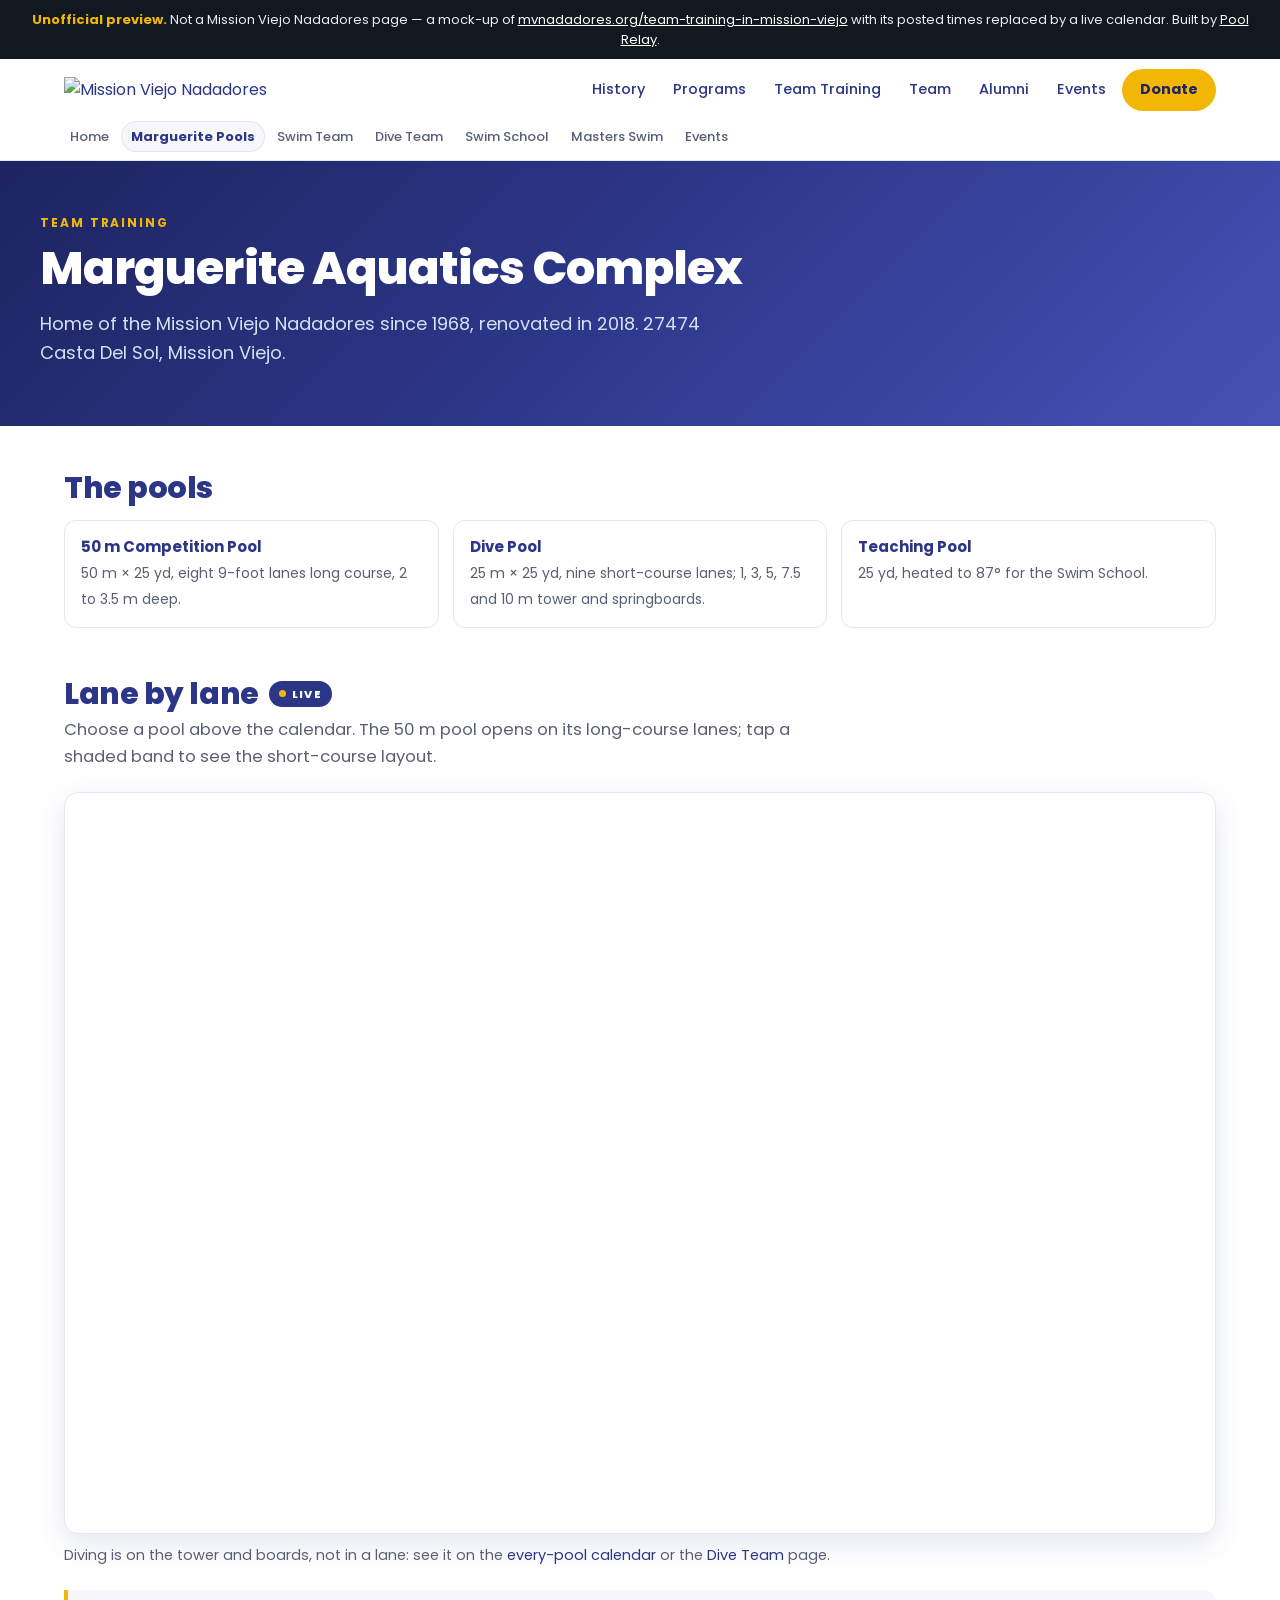
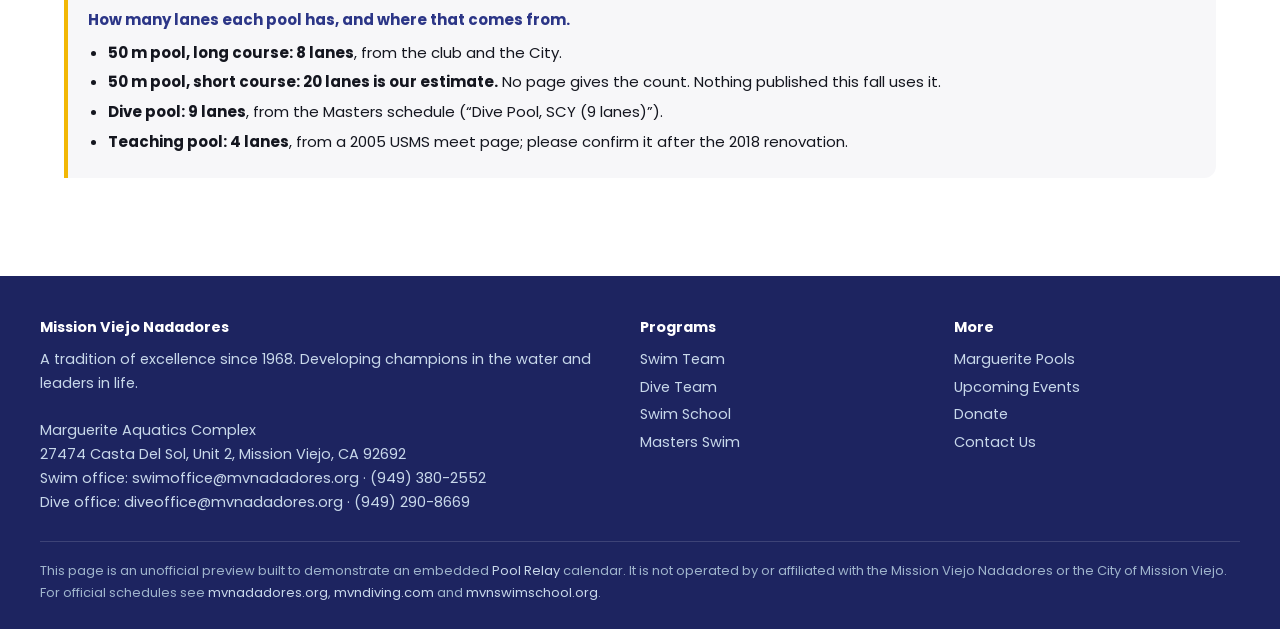
==== pool-schedule.html @ 8c7b4e99 "Mission Viejo Nadadores: seven pages with live Pool Relay calendars of the Marguerite Aquatics Compl" ====
<!doctype html>
<!--
  UNOFFICIAL PREVIEW. Not a Mission Viejo Nadadores website.
  A replica of https://www.mvnadadores.org/team-training-in-mission-viejo
  Generated by build.py from src/pool-schedule.html &mdash; edit those, not this file.
-->
<html lang="en">
<head>
<meta charset="utf-8">
<meta name="viewport" content="width=device-width, initial-scale=1">
<meta name="robots" content="noindex, nofollow">
<title>Marguerite Aquatics Complex, lane by lane (Pool Relay preview)</title>
<meta name="description" content="Unofficial preview: every lane of every pool at the Marguerite Aquatics Complex, home of the Mission Viejo Nadadores, on one live calendar.">
<link rel="preconnect" href="https://fonts.googleapis.com">
<link rel="preconnect" href="https://fonts.gstatic.com" crossorigin>
<link rel="stylesheet" href="https://fonts.googleapis.com/css2?family=Poppins:wght@300;400;500;600;700;800&display=swap">
<link rel="stylesheet" href="site.css">
</head>
<body>

<div class="preview-note">
  <b>Unofficial preview.</b> Not a Mission Viejo Nadadores page &mdash; a mock-up of
  <a href="https://www.mvnadadores.org/team-training-in-mission-viejo" target="_blank" rel="noopener noreferrer">mvnadadores.org/team-training-in-mission-viejo</a>
  with its posted times replaced by a live calendar. Built by
  <a href="https://www.poolrelay.com" target="_blank" rel="noopener noreferrer">Pool Relay</a>.
</div>

<header class="site">
  <div class="bar">
    <a href="index.html"><img src="https://images.squarespace-cdn.com/content/v1/6051c74da87b5d5b5c827b28/bf1a8742-1185-4223-9169-90adb0677a7d/nadadores+logo_foundation.png?format=300w" alt="Mission Viejo Nadadores"></a>
    <nav class="site">
      <a href="https://www.mvnadadores.org/history/how-we-started" target="_blank" rel="noopener noreferrer">History</a>
      <a href="swim-team.html">Programs</a>
      <a href="pool-schedule.html">Team Training</a>
      <a href="https://www.mvnadadores.org/team/swim-coaches" target="_blank" rel="noopener noreferrer">Team</a>
      <a href="https://www.mvnadadores.org/our-alumni" target="_blank" rel="noopener noreferrer">Alumni</a>
      <a href="events.html">Events</a>
      <a class="cta" href="https://www.mvnadadores.org/donate" target="_blank" rel="noopener noreferrer">Donate</a>
    </nav>
  </div>
  <nav class="strip" aria-label="Pages in this preview">
    <a href="index.html">Home</a>
    <a href="pool-schedule.html" class="on" aria-current="page">Marguerite Pools</a>
    <a href="swim-team.html">Swim Team</a>
    <a href="dive-team.html">Dive Team</a>
    <a href="swim-school.html">Swim School</a>
    <a href="masters-swim.html">Masters Swim</a>
    <a href="events.html">Events</a>
  </nav>
</header>

<div class="hero">
  <div class="in">
    <p class="eyebrow">Team Training</p>
    <h1>Marguerite Aquatics Complex</h1>
    <p>Home of the Mission Viejo Nadadores since 1968, renovated in 2018.
      27474 Casta Del Sol, Mission Viejo.</p>
  </div>
</div>

<main>

  <section id="pools">
    <h2>The pools</h2>
    <div class="facts">
      <div><b>50 m Competition Pool</b><span>50 m &times; 25 yd, eight 9-foot lanes long course,
        2 to 3.5 m deep.</span></div>
      <div><b>Dive Pool</b><span>25 m &times; 25 yd, nine short-course lanes; 1, 3, 5, 7.5 and 10 m
        tower and springboards.</span></div>
      <div><b>Teaching Pool</b><span>25 yd, heated to 87&deg; for the Swim School.</span></div>
    </div>
  </section>

  <section id="calendar">
    <div class="cal-head">
      <h2>Lane by lane</h2>
      <span class="live">Live</span>
    </div>
    <p class="sub">Choose a pool above the calendar. The 50 m pool opens on its long-course lanes;
      tap a shaded band to see the short-course layout.</p>
    <div class="frame">
      <iframe src="https://www.poolrelay.com/embed/NgL046x24EEf8UVACYz9Ap"
              title="Marguerite Aquatics Complex, lane by lane"></iframe>
    </div>
    <p class="cal-foot">Diving is on the tower and boards, not in a lane: see it on the
      <a href="index.html">every-pool calendar</a> or the <a href="dive-team.html">Dive Team</a> page.</p>

    <div class="finding">
      <b>How many lanes each pool has, and where that comes from.</b>
      <ul>
        <li><strong>50 m pool, long course: 8 lanes</strong>, from the club and the City.</li>
        <li><strong>50 m pool, short course: 20 lanes is our estimate.</strong> No page gives the count.
          Nothing published this fall uses it.</li>
        <li><strong>Dive pool: 9 lanes</strong>, from the Masters schedule (&ldquo;Dive Pool, SCY
          (9 lanes)&rdquo;).</li>
        <li><strong>Teaching pool: 4 lanes</strong>, from a 2005 USMS meet page; please confirm it after
          the 2018 renovation.</li>
      </ul>
    </div>
  </section>

</main>

<footer class="site">
  <div class="in">
    <div>
      <b>Mission Viejo Nadadores</b>
      A tradition of excellence since 1968. Developing champions in the water and leaders in life.<br><br>
      Marguerite Aquatics Complex<br>
      27474 Casta Del Sol, Unit 2, Mission Viejo, CA 92692<br>
      Swim office: <a href="mailto:swimoffice@mvnadadores.org">swimoffice@mvnadadores.org</a> &middot; (949) 380-2552<br>
      Dive office: <a href="mailto:diveoffice@mvnadadores.org">diveoffice@mvnadadores.org</a> &middot; (949) 290-8669
    </div>
    <div>
      <b>Programs</b>
      <ul>
        <li><a href="swim-team.html">Swim Team</a></li>
        <li><a href="dive-team.html">Dive Team</a></li>
        <li><a href="swim-school.html">Swim School</a></li>
        <li><a href="masters-swim.html">Masters Swim</a></li>
      </ul>
    </div>
    <div>
      <b>More</b>
      <ul>
        <li><a href="pool-schedule.html">Marguerite Pools</a></li>
        <li><a href="events.html">Upcoming Events</a></li>
        <li><a href="https://www.mvnadadores.org/donate" target="_blank" rel="noopener noreferrer">Donate</a></li>
        <li><a href="https://www.mvnadadores.org/alumni/our-community/contact-us" target="_blank" rel="noopener noreferrer">Contact Us</a></li>
      </ul>
    </div>
  </div>
  <p class="fine">This page is an unofficial preview built to demonstrate an embedded
    <a href="https://www.poolrelay.com" target="_blank" rel="noopener noreferrer">Pool Relay</a>
    calendar. It is not operated by or affiliated with the Mission Viejo Nadadores or the City of
    Mission Viejo. For official schedules see
    <a href="https://www.mvnadadores.org/" target="_blank" rel="noopener noreferrer">mvnadadores.org</a>, <a href="https://mvndiving.com/" target="_blank" rel="noopener noreferrer">mvndiving.com</a>
    and <a href="https://www.mvnswimschool.org/" target="_blank" rel="noopener noreferrer">mvnswimschool.org</a>.</p>
</footer>

</body>
</html>
---- site.css ----
/* Mission Viejo Nadadores — replica styling.
   Their site (Squarespace) is white, set in Poppins, with the club's navy
   rgb(44,54,135) and its "blue and gold". This is hand-written CSS that reads the same. */

:root{
  --navy:    #2c3687;
  --navy-d:  #1d2460;
  --navy-l:  #4652b5;
  --blue:    #3f5bd8;
  --blue-d:  #2c3687;
  --blue-l:  #7d8ce0;
  --gold:    #f2b705;
  --gold-d:  #c99700;
  --ink:     #14161f;
  --muted:   #596075;
  --line:    #e5e7ef;
  --wash:    #f7f7f9;
}

*{ box-sizing:border-box }
html{ scroll-behavior:smooth }
body{
  margin:0; background:#fff; color:var(--ink);
  font:16px/1.65 Poppins, ui-sans-serif, system-ui, -apple-system, "Segoe UI", Helvetica, Arial, sans-serif;
  -webkit-font-smoothing:antialiased;
}
a{ color:var(--blue-d); text-decoration:none }
a:hover{ text-decoration:underline }
img{ max-width:100% }

/* ── The disclaimer. In the page, not only in the source. ───────────────── */
.preview-note{
  background:#111820; color:#e8eef5; font-size:13px; line-height:1.5;
  padding:10px 20px; text-align:center;
}
.preview-note b{ color:var(--gold) }
.preview-note a{ color:#fff; text-decoration:underline }

/* ── Masthead ───────────────────────────────────────────────────────────── */
header.site{
  position:sticky; top:0; z-index:20; background:#fff;
  border-bottom:1px solid var(--line); box-shadow:0 1px 3px rgba(44,54,135,.06);
}
.bar{
  max-width:1200px; margin:0 auto; padding:10px 24px;
  display:flex; align-items:center; gap:18px;
}
.bar img{ height:48px; width:auto }
nav.site{ margin-left:auto; display:flex; align-items:center; gap:4px; flex-wrap:wrap }
nav.site a, nav.site span{
  color:var(--navy); font-size:14.5px; font-weight:500; padding:8px 12px; border-radius:7px;
  white-space:nowrap;
}
nav.site a:hover{ background:var(--wash); text-decoration:none }
nav.site .here{ background:var(--navy); color:#fff }
nav.site .cta{
  background:var(--gold); color:var(--navy-d); font-weight:700; padding:9px 18px; border-radius:999px;
}
@media (max-width:900px){
  .bar{ flex-wrap:wrap; gap:10px; padding:10px 16px }
  nav.site{ margin-left:0; width:100%; gap:2px }
  nav.site a, nav.site span{ padding:6px 9px; font-size:13.5px }
}

/* ── Hero ───────────────────────────────────────────────────────────────── */
.hero{
  background:linear-gradient(135deg, var(--navy-d) 0%, var(--navy) 45%, var(--navy-l) 100%);
  color:#fff; padding:52px 24px 58px;
}
.hero .in{ max-width:1200px; margin:0 auto }
.hero .eyebrow{
  font-size:12px; font-weight:700; letter-spacing:.16em; text-transform:uppercase;
  color:var(--gold); margin:0 0 10px;
}
.hero h1{ margin:0; font-size:clamp(30px,5vw,46px); line-height:1.12; font-weight:800; letter-spacing:-.02em }
.hero p{ margin:14px 0 0; font-size:18px; max-width:64ch; color:#d3e2f3 }
@media (max-width:640px){ .hero{ padding:36px 16px 40px } .hero p{ font-size:16px } }

/* ── Layout ─────────────────────────────────────────────────────────────── */
main{ max-width:1200px; margin:0 auto; padding:44px 24px 10px }
@media (max-width:640px){ main{ padding:28px 16px 6px } }
section{ margin:0 0 48px; scroll-margin-top:90px }
h2{ font-size:clamp(23px,3.2vw,30px); line-height:1.2; font-weight:800; letter-spacing:-.015em; margin:0 0 6px; color:var(--navy) }
h3{ font-size:19px; font-weight:700; margin:26px 0 6px; color:var(--navy) }
.sub{ color:var(--muted); font-size:16.5px; margin:0 0 22px; max-width:72ch }
p{ margin:10px 0 }

.cards{ display:grid; grid-template-columns:repeat(auto-fit,minmax(260px,1fr)); gap:18px }
.card{ border:1px solid var(--line); border-radius:14px; padding:20px 22px; background:#fff }
.card h4{ margin:0 0 6px; font-size:17px; color:var(--navy) }
.card p{ margin:0; color:var(--muted); font-size:15px }
.card .big{ font-size:30px; font-weight:800; color:var(--navy); letter-spacing:-.02em }
.card ul{ margin:10px 0 0; padding-left:20px; color:var(--muted); font-size:15px }
.card.featured{ border:2px solid var(--gold); position:relative }
.card.featured .tag{
  position:absolute; top:-11px; left:22px; background:var(--gold); color:var(--navy-d);
  font-size:11px; font-weight:800; letter-spacing:.1em; padding:3px 10px; border-radius:999px;
}

/* ── The calendar, where the schedule tables used to be ─────────────────── */
.cal-head{ display:flex; align-items:center; gap:10px; flex-wrap:wrap; margin:0 0 4px }
.cal-head h2{ margin:0 }
.live{
  display:inline-flex; align-items:center; gap:6px;
  font-size:11px; font-weight:800; letter-spacing:.12em; text-transform:uppercase;
  color:#fff; background:var(--blue-d); padding:4px 10px; border-radius:999px;
}
.live::before{ content:""; width:7px; height:7px; border-radius:50%; background:var(--gold) }
.frame{
  border:1px solid var(--line); border-radius:14px; overflow:hidden; background:#fff;
  box-shadow:0 10px 30px rgba(44,54,135,.12);
}
.frame iframe{ display:block; width:100%; height:740px; border:0 }
@media (max-width:760px){ .frame iframe{ height:580px } }
.cal-foot{ font-size:14.5px; color:var(--muted); margin:10px 0 0 }

/* ── The callout that says what this preview changed and why ────────────── */
.finding{
  margin:22px 0 0; padding:18px 20px; border-left:4px solid var(--gold);
  background:var(--wash); border-radius:0 12px 12px 0; font-size:15px;
}
.finding b{ color:var(--navy) }
.finding ul{ margin:8px 0 0; padding-left:20px }
.finding li{ margin:5px 0 }
.was{
  display:inline-block; background:#fff; border:1px solid var(--line); border-radius:6px;
  padding:1px 7px; font-size:13.5px; color:var(--muted); text-decoration:line-through;
}
.now{
  display:inline-block; background:#2c3687; color:#fff; border-radius:6px;
  padding:1px 7px; font-size:13.5px; font-weight:600;
}

/* ── Plain content bits kept from their pages ───────────────────────────── */
.note{ background:var(--wash); border:1px solid var(--line); border-radius:12px; padding:16px 20px; font-size:15px }
.note b{ color:var(--navy) }
ol.steps{ counter-reset:s; list-style:none; padding:0; margin:14px 0 0 }
ol.steps li{ counter-increment:s; position:relative; padding:0 0 0 46px; margin:0 0 18px }
ol.steps li::before{
  content:counter(s); position:absolute; left:0; top:0; width:32px; height:32px; border-radius:50%;
  background:var(--navy); color:#fff; font-weight:700; display:grid; place-items:center; font-size:15px;
}
ol.steps b{ color:var(--navy) }
details{ border:1px solid var(--line); border-radius:12px; padding:14px 18px; margin:0 0 10px }
details summary{ cursor:pointer; font-weight:600; color:var(--navy) }
details p{ margin:8px 0 0; color:var(--muted); font-size:15px }

.btn{
  display:inline-block; background:var(--gold); color:var(--navy-d); font-weight:700;
  padding:11px 24px; border-radius:999px; margin-top:6px;
}
.btn:hover{ background:var(--gold-d); text-decoration:none }
.btn.ghost{ background:transparent; color:var(--navy); border:2px solid var(--navy) }

/* ── Footer ─────────────────────────────────────────────────────────────── */
footer.site{ background:var(--navy-d); color:#c8d8ea; margin-top:40px; padding:40px 24px 26px; font-size:14.5px }
footer.site .in{ max-width:1200px; margin:0 auto; display:grid; grid-template-columns:2fr 1fr 1fr; gap:28px }
@media (max-width:760px){ footer.site .in{ grid-template-columns:1fr } }
footer.site b{ color:#fff; display:block; margin-bottom:8px }
footer.site a{ color:#c8d8ea }
footer.site ul{ list-style:none; margin:0; padding:0 }
footer.site li{ margin:4px 0 }
.fine{
  max-width:1200px; margin:26px auto 0; padding-top:18px; border-top:1px solid rgba(255,255,255,.14);
  font-size:13px; color:#9fb4cc;
}
.fine a{ color:#c8d8ea }

/* ── The strip linking every page in this preview ───────────────────────── */
nav.strip{
  display:flex; gap:2px; overflow-x:auto; scrollbar-width:thin;
  max-width:1200px; margin:0 auto; padding:0 20px 8px;
}
nav.strip a{
  flex:none; font-size:13px; font-weight:500; color:var(--muted);
  padding:5px 10px; border-radius:999px; white-space:nowrap;
}
nav.strip a:hover{ background:var(--wash); color:var(--navy); text-decoration:none }
nav.strip a.on{ background:var(--wash); color:var(--navy); font-weight:700; box-shadow:inset 0 0 0 1px var(--line) }
@media (max-width:640px){ nav.strip{ padding:0 12px 8px } }

/* ── Tables kept from their pages (holiday list, posted times) ──────────── */
table.plain{ width:100%; border-collapse:collapse; font-size:15px; margin:8px 0 0 }
table.plain th, table.plain td{ text-align:left; padding:10px 12px; border-bottom:1px solid var(--line); vertical-align:top }
table.plain th{ font-size:12px; letter-spacing:.08em; text-transform:uppercase; color:var(--muted); font-weight:700 }
table.plain td.ok{ color:#1d7a46; font-weight:600 }
table.plain td.closed{ color:#b42318; font-weight:600 }
table.plain td.ltd{ color:#9a6700; font-weight:600 }
.tablewrap{ overflow-x:auto }
.pill{ display:inline-block; font-size:12px; font-weight:700; padding:2px 9px; border-radius:999px; background:var(--wash); color:var(--navy); border:1px solid var(--line) }
.cards a.card{ color:inherit; display:block }
.cards a.card:hover{ text-decoration:none; border-color:var(--blue-l); box-shadow:0 6px 18px rgba(44,54,135,.08) }
.cards a.card .go{ display:block; margin-top:10px; font-size:14px; font-weight:600; color:var(--blue-d) }
@media (max-width:640px){ header.site{ position:static } }

/* ── Their home page opens on the night aerial of the Marguerite pools ──── */
.hero.photo{
  background:
    linear-gradient(180deg, rgba(20,22,40,.55) 0%, rgba(20,22,40,.72) 100%),
    url("https://images.squarespace-cdn.com/content/v1/6051c74da87b5d5b5c827b28/1621895265489-OLHGASZ5Y555GGU37XGD/MAC%252B1.jpg?format=1500w") center/cover no-repeat;
  padding:90px 24px 96px; text-align:center;
}
.hero.photo p{ margin-left:auto; margin-right:auto; color:#eef0fa }
@media (max-width:640px){ .hero.photo{ padding:60px 16px 64px } }
.facts{ display:grid; grid-template-columns:repeat(auto-fit,minmax(220px,1fr)); gap:14px; margin:14px 0 0 }
.facts div{ border:1px solid var(--line); border-radius:12px; padding:14px 16px; background:#fff }
.facts b{ display:block; color:var(--navy); font-size:15px }
.facts span{ color:var(--muted); font-size:14px }
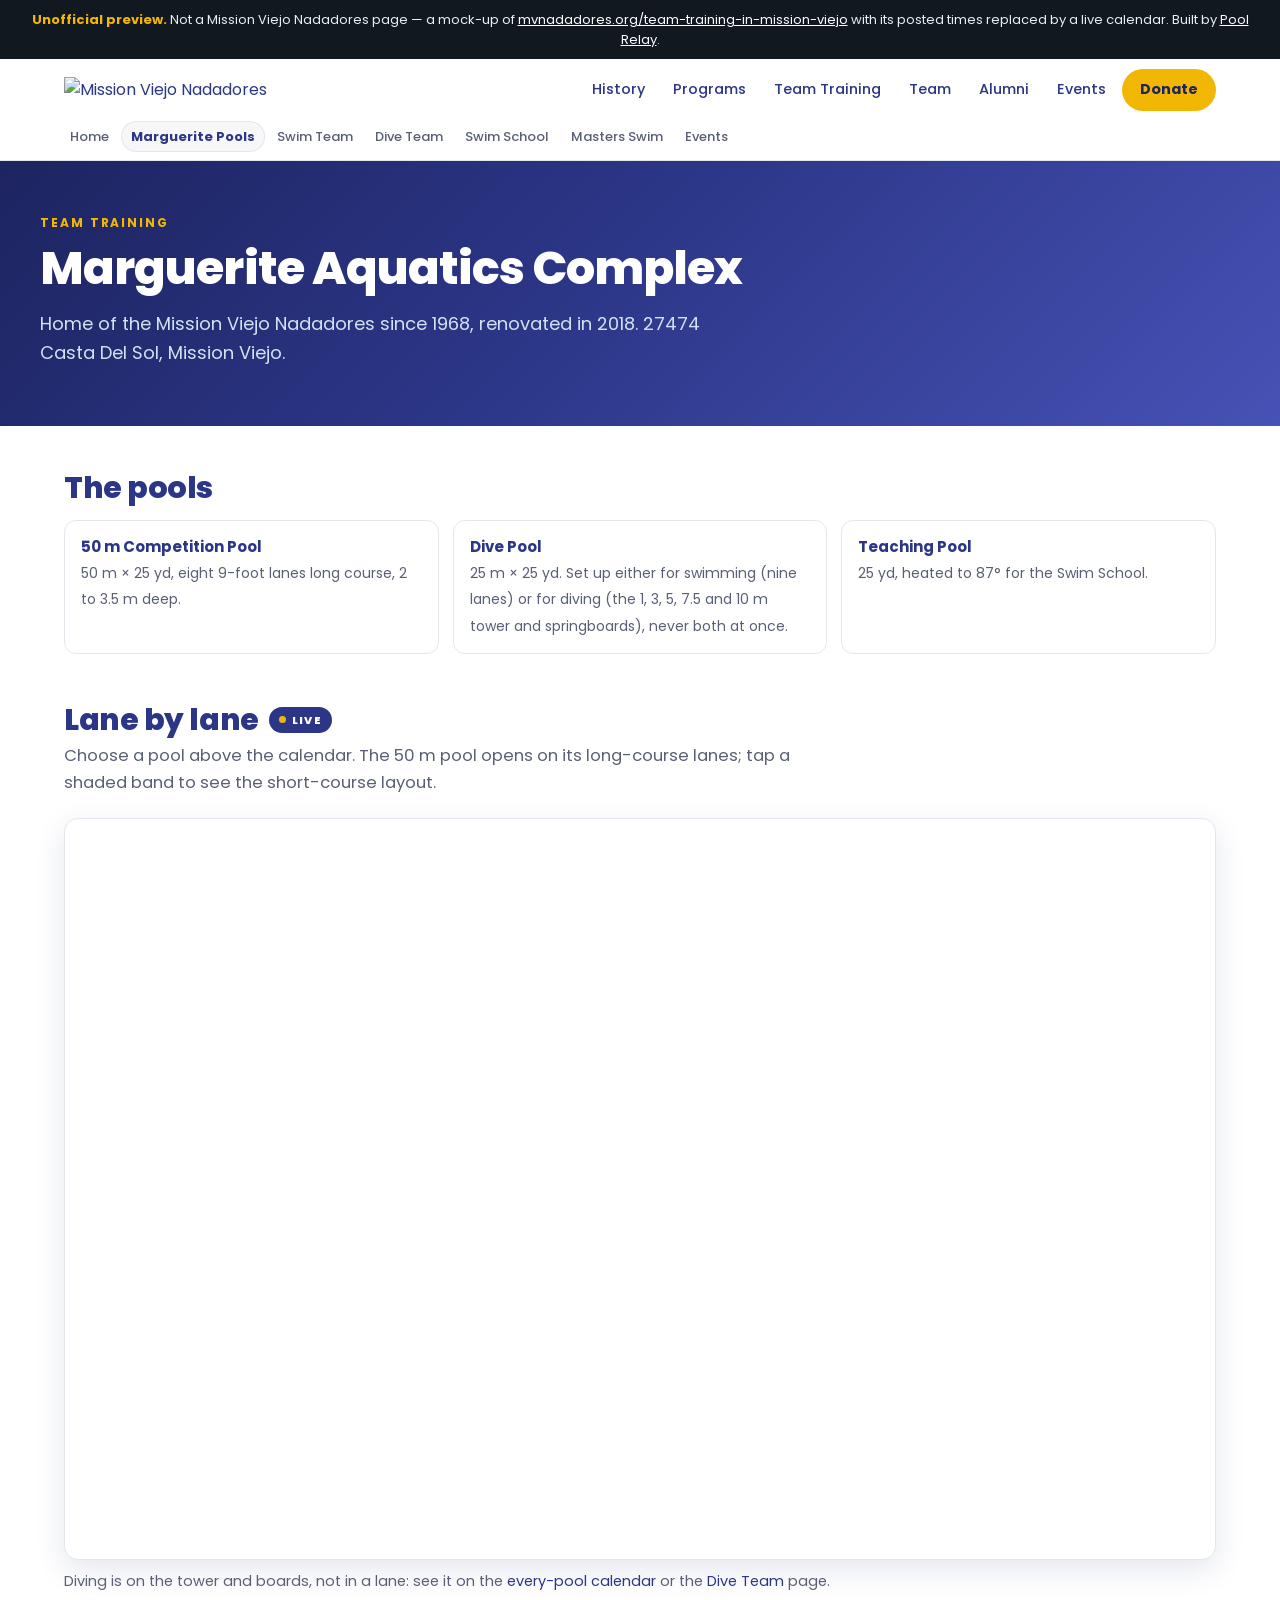
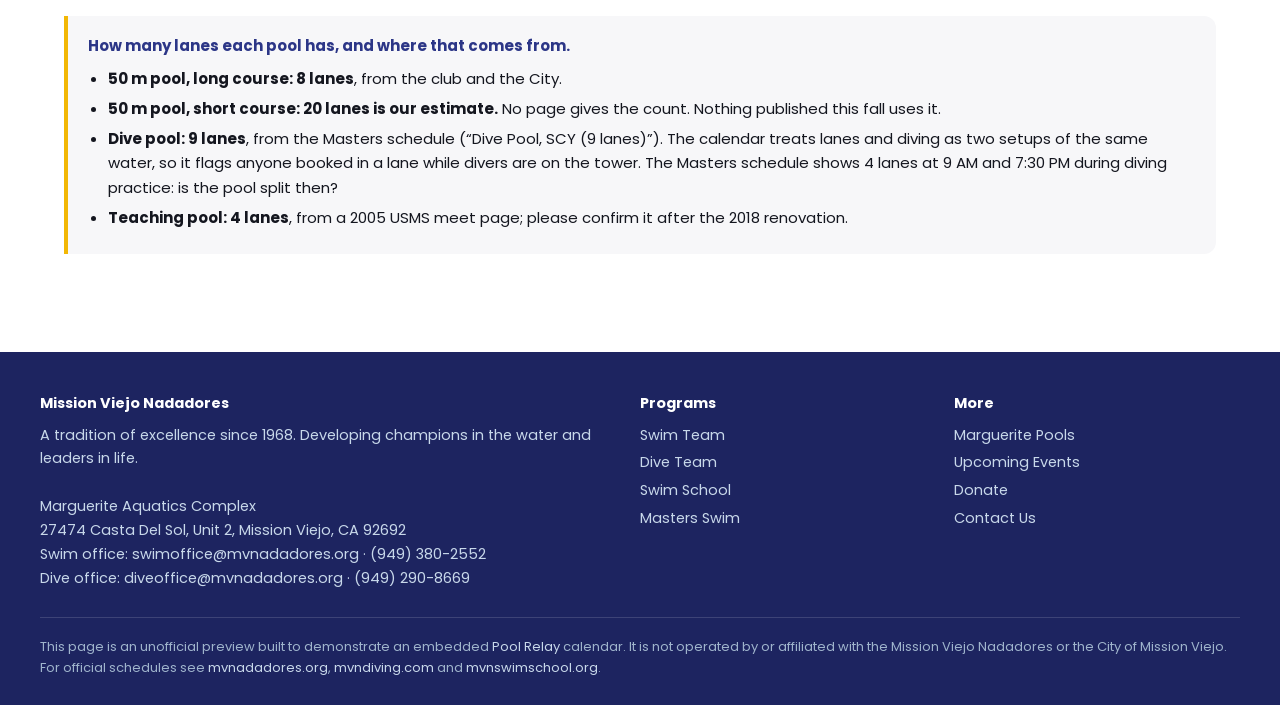
==== commit 8d93b07d: "Dive pool: two setups, swimming or diving; Junior Teams shown in the 50 m pool Co-Authored-By: Claud" ====
--- a/pool-schedule.html
+++ b/pool-schedule.html
@@ -65,8 +65,8 @@
     <div class="facts">
       <div><b>50 m Competition Pool</b><span>50 m &times; 25 yd, eight 9-foot lanes long course,
         2 to 3.5 m deep.</span></div>
-      <div><b>Dive Pool</b><span>25 m &times; 25 yd, nine short-course lanes; 1, 3, 5, 7.5 and 10 m
-        tower and springboards.</span></div>
+      <div><b>Dive Pool</b><span>25 m &times; 25 yd. Set up either for swimming (nine lanes) or for
+        diving (the 1, 3, 5, 7.5 and 10 m tower and springboards), never both at once.</span></div>
       <div><b>Teaching Pool</b><span>25 yd, heated to 87&deg; for the Swim School.</span></div>
     </div>
   </section>
@@ -92,7 +92,9 @@
         <li><strong>50 m pool, short course: 20 lanes is our estimate.</strong> No page gives the count.
           Nothing published this fall uses it.</li>
         <li><strong>Dive pool: 9 lanes</strong>, from the Masters schedule (&ldquo;Dive Pool, SCY
-          (9 lanes)&rdquo;).</li>
+          (9 lanes)&rdquo;). The calendar treats lanes and diving as two setups of the same water, so it
+          flags anyone booked in a lane while divers are on the tower. The Masters schedule shows 4 lanes
+          at 9&nbsp;AM and 7:30&nbsp;PM during diving practice: is the pool split then?</li>
         <li><strong>Teaching pool: 4 lanes</strong>, from a 2005 USMS meet page; please confirm it after
           the 2018 renovation.</li>
       </ul>
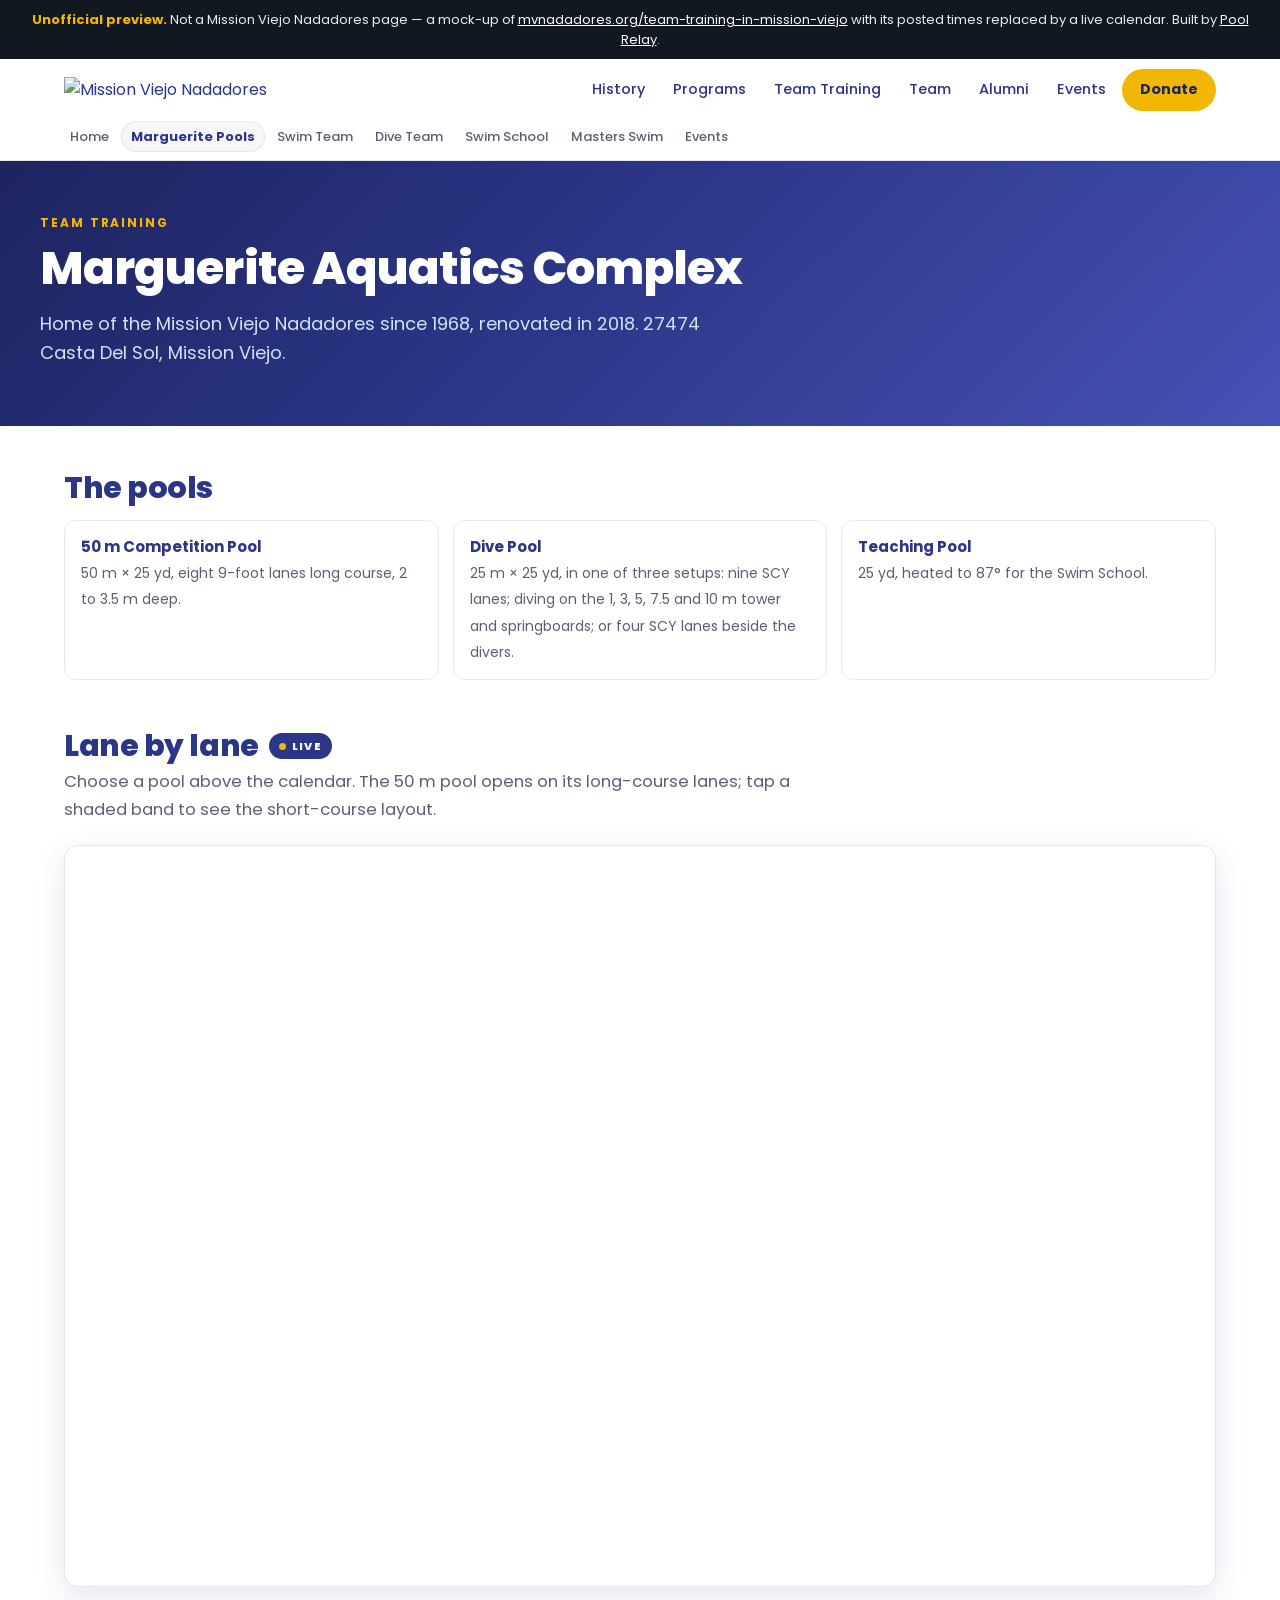
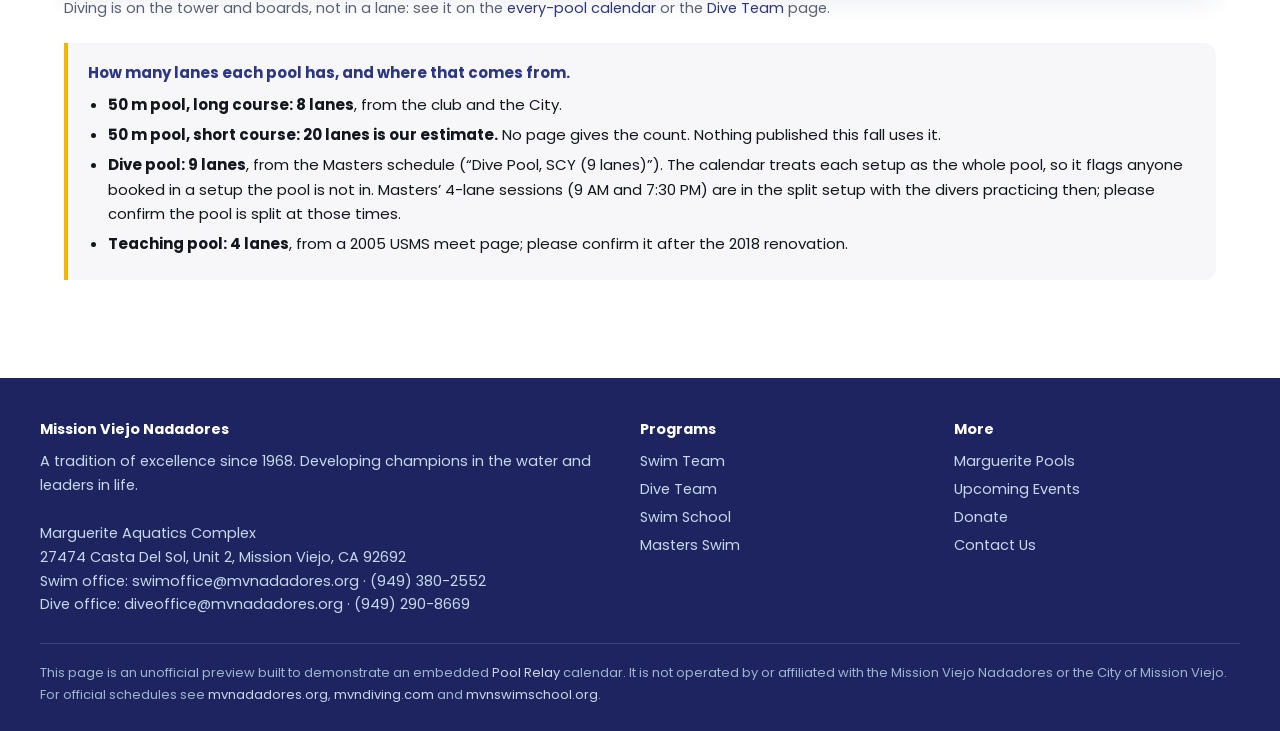
==== commit f8885cc3: "Dive pool: three setups, including four SCY lanes beside the divers Co-Authored-By: Claude Opus 5.5 " ====
--- a/pool-schedule.html
+++ b/pool-schedule.html
@@ -65,8 +65,8 @@
     <div class="facts">
       <div><b>50 m Competition Pool</b><span>50 m &times; 25 yd, eight 9-foot lanes long course,
         2 to 3.5 m deep.</span></div>
-      <div><b>Dive Pool</b><span>25 m &times; 25 yd. Set up either for swimming (nine lanes) or for
-        diving (the 1, 3, 5, 7.5 and 10 m tower and springboards), never both at once.</span></div>
+      <div><b>Dive Pool</b><span>25 m &times; 25 yd, in one of three setups: nine SCY lanes; diving on
+        the 1, 3, 5, 7.5 and 10 m tower and springboards; or four SCY lanes beside the divers.</span></div>
       <div><b>Teaching Pool</b><span>25 yd, heated to 87&deg; for the Swim School.</span></div>
     </div>
   </section>
@@ -92,9 +92,9 @@
         <li><strong>50 m pool, short course: 20 lanes is our estimate.</strong> No page gives the count.
           Nothing published this fall uses it.</li>
         <li><strong>Dive pool: 9 lanes</strong>, from the Masters schedule (&ldquo;Dive Pool, SCY
-          (9 lanes)&rdquo;). The calendar treats lanes and diving as two setups of the same water, so it
-          flags anyone booked in a lane while divers are on the tower. The Masters schedule shows 4 lanes
-          at 9&nbsp;AM and 7:30&nbsp;PM during diving practice: is the pool split then?</li>
+          (9 lanes)&rdquo;). The calendar treats each setup as the whole pool, so it flags anyone booked
+          in a setup the pool is not in. Masters&rsquo; 4-lane sessions (9&nbsp;AM and 7:30&nbsp;PM) are in the
+          split setup with the divers practicing then; please confirm the pool is split at those times.</li>
         <li><strong>Teaching pool: 4 lanes</strong>, from a 2005 USMS meet page; please confirm it after
           the 2018 renovation.</li>
       </ul>
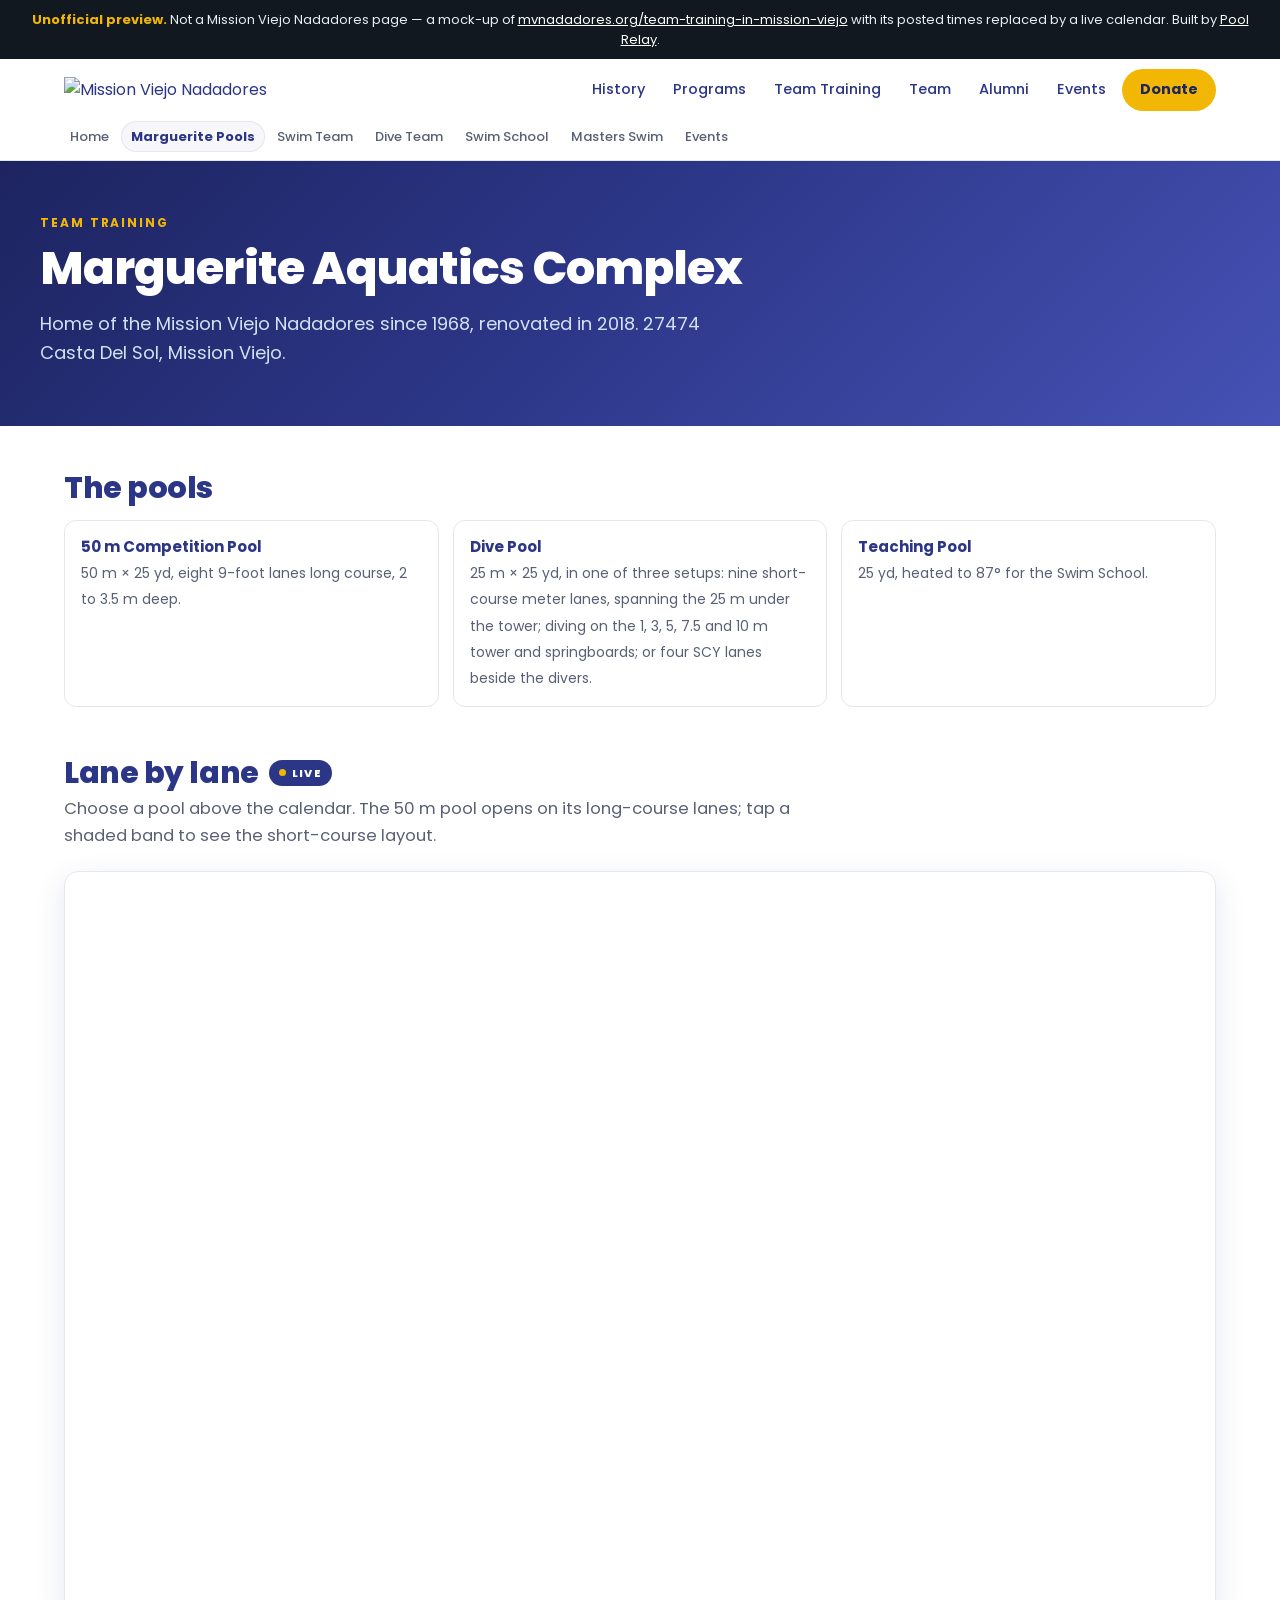
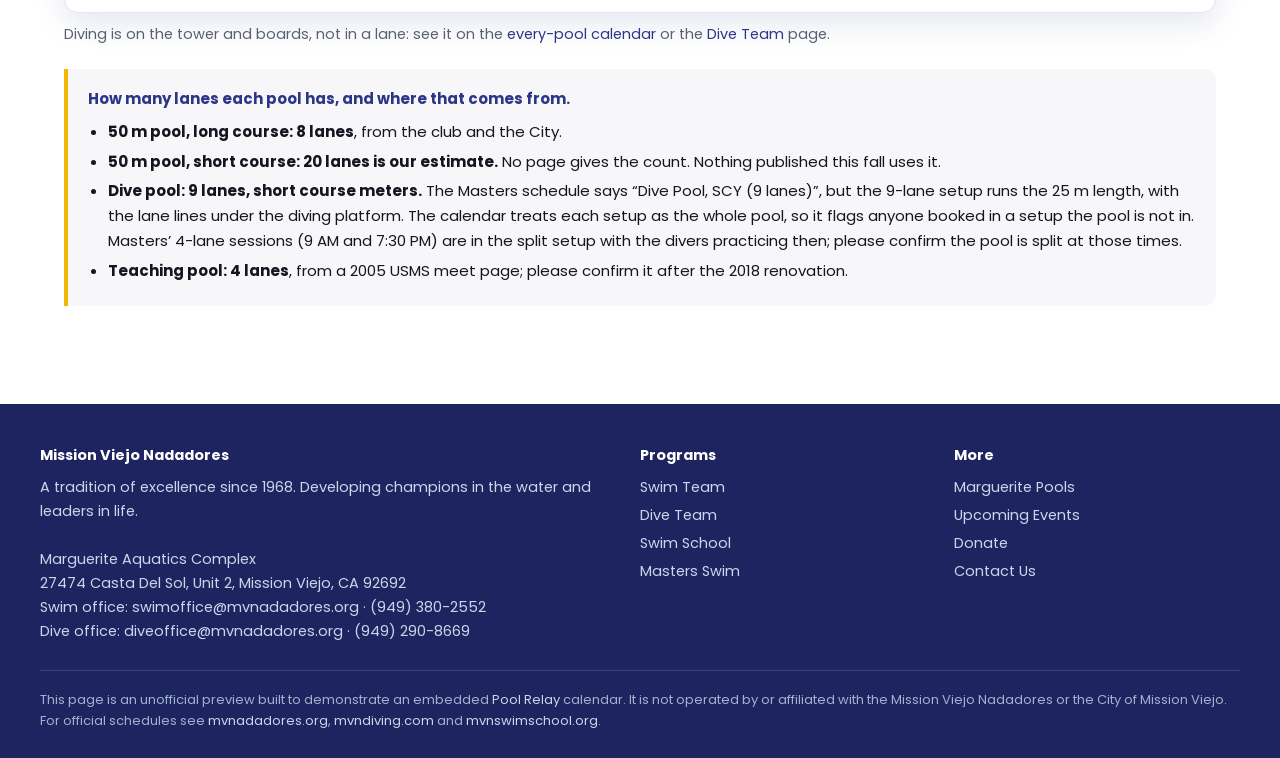
==== commit 6bc0850b: "Dive pool: the 9-lane setup is short course meters Co-Authored-By: Claude Opus 5.5 <noreply@anthropi" ====
--- a/pool-schedule.html
+++ b/pool-schedule.html
@@ -65,7 +65,8 @@
     <div class="facts">
       <div><b>50 m Competition Pool</b><span>50 m &times; 25 yd, eight 9-foot lanes long course,
         2 to 3.5 m deep.</span></div>
-      <div><b>Dive Pool</b><span>25 m &times; 25 yd, in one of three setups: nine SCY lanes; diving on
+      <div><b>Dive Pool</b><span>25 m &times; 25 yd, in one of three setups: nine short-course meter lanes, spanning the 25&nbsp;m under
+        the tower; diving on
         the 1, 3, 5, 7.5 and 10 m tower and springboards; or four SCY lanes beside the divers.</span></div>
       <div><b>Teaching Pool</b><span>25 yd, heated to 87&deg; for the Swim School.</span></div>
     </div>
@@ -91,8 +92,9 @@
         <li><strong>50 m pool, long course: 8 lanes</strong>, from the club and the City.</li>
         <li><strong>50 m pool, short course: 20 lanes is our estimate.</strong> No page gives the count.
           Nothing published this fall uses it.</li>
-        <li><strong>Dive pool: 9 lanes</strong>, from the Masters schedule (&ldquo;Dive Pool, SCY
-          (9 lanes)&rdquo;). The calendar treats each setup as the whole pool, so it flags anyone booked
+        <li><strong>Dive pool: 9 lanes, short course meters.</strong> The Masters schedule says &ldquo;Dive
+          Pool, SCY (9 lanes)&rdquo;, but the 9-lane setup runs the 25&nbsp;m length, with the lane lines under
+          the diving platform. The calendar treats each setup as the whole pool, so it flags anyone booked
           in a setup the pool is not in. Masters&rsquo; 4-lane sessions (9&nbsp;AM and 7:30&nbsp;PM) are in the
           split setup with the divers practicing then; please confirm the pool is split at those times.</li>
         <li><strong>Teaching pool: 4 lanes</strong>, from a 2005 USMS meet page; please confirm it after
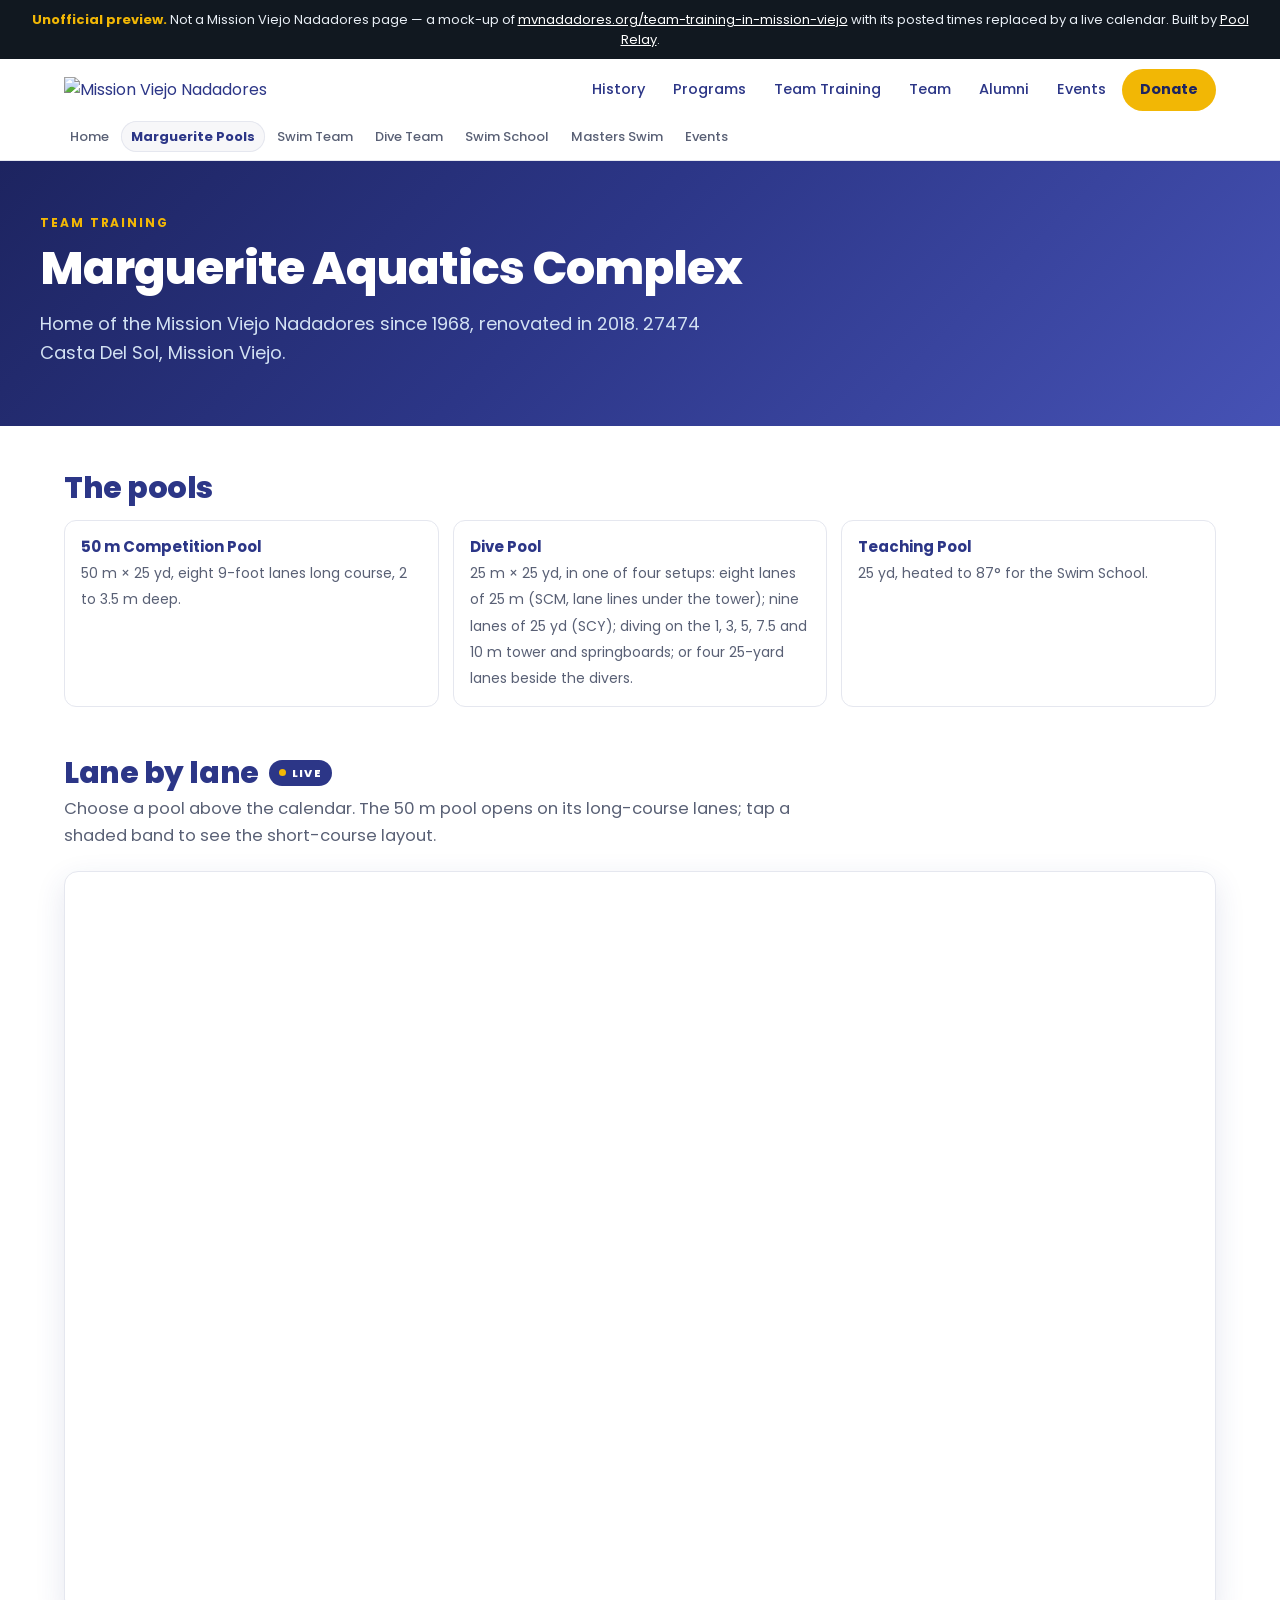
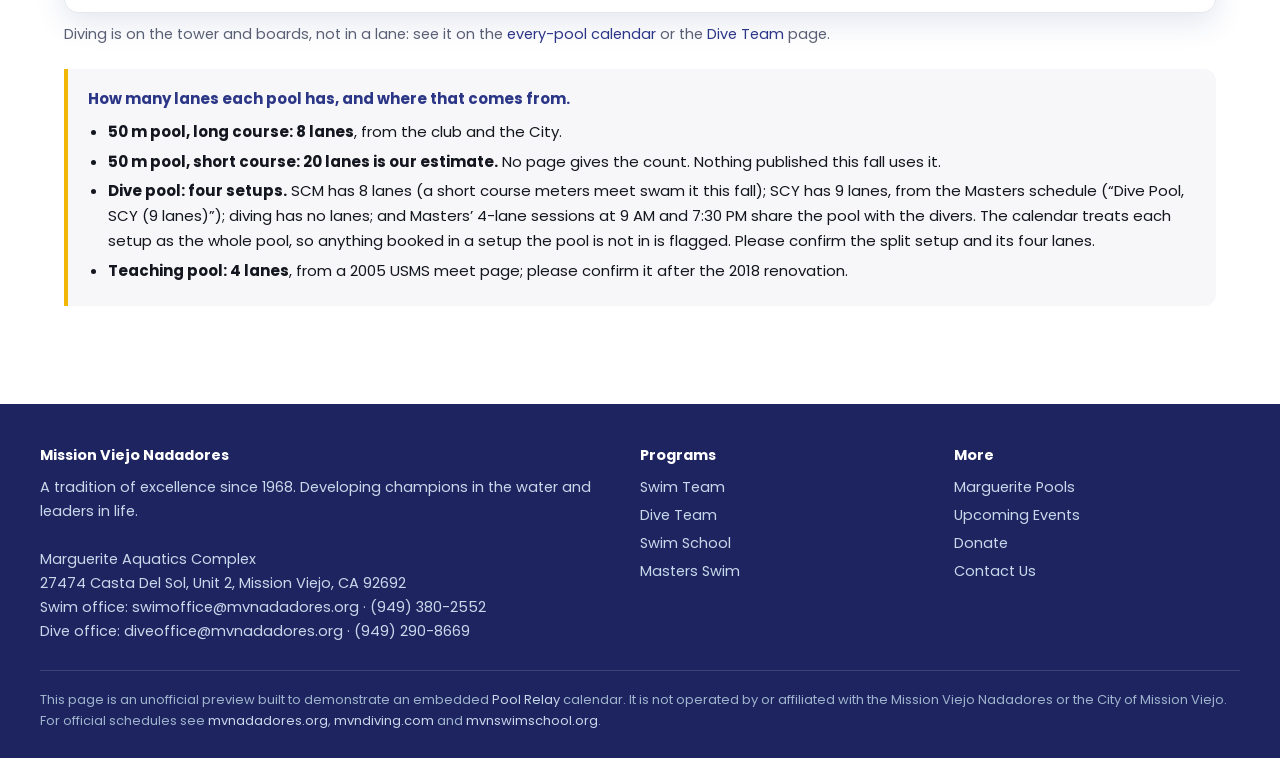
==== commit 1fb1bf8d: "Dive pool: four setups (SCM 8 lanes, SCY 9 lanes, diving, 4 SCY lanes beside the divers) Co-Authored" ====
--- a/pool-schedule.html
+++ b/pool-schedule.html
@@ -65,9 +65,9 @@
     <div class="facts">
       <div><b>50 m Competition Pool</b><span>50 m &times; 25 yd, eight 9-foot lanes long course,
         2 to 3.5 m deep.</span></div>
-      <div><b>Dive Pool</b><span>25 m &times; 25 yd, in one of three setups: nine short-course meter lanes, spanning the 25&nbsp;m under
-        the tower; diving on
-        the 1, 3, 5, 7.5 and 10 m tower and springboards; or four SCY lanes beside the divers.</span></div>
+      <div><b>Dive Pool</b><span>25 m &times; 25 yd, in one of four setups: eight lanes of 25&nbsp;m (SCM,
+        lane lines under the tower); nine lanes of 25&nbsp;yd (SCY); diving on the 1, 3, 5, 7.5 and 10 m tower
+        and springboards; or four 25-yard lanes beside the divers.</span></div>
       <div><b>Teaching Pool</b><span>25 yd, heated to 87&deg; for the Swim School.</span></div>
     </div>
   </section>
@@ -92,11 +92,11 @@
         <li><strong>50 m pool, long course: 8 lanes</strong>, from the club and the City.</li>
         <li><strong>50 m pool, short course: 20 lanes is our estimate.</strong> No page gives the count.
           Nothing published this fall uses it.</li>
-        <li><strong>Dive pool: 9 lanes, short course meters.</strong> The Masters schedule says &ldquo;Dive
-          Pool, SCY (9 lanes)&rdquo;, but the 9-lane setup runs the 25&nbsp;m length, with the lane lines under
-          the diving platform. The calendar treats each setup as the whole pool, so it flags anyone booked
-          in a setup the pool is not in. Masters&rsquo; 4-lane sessions (9&nbsp;AM and 7:30&nbsp;PM) are in the
-          split setup with the divers practicing then; please confirm the pool is split at those times.</li>
+        <li><strong>Dive pool: four setups.</strong> SCM has 8 lanes (a short course meters meet swam it
+          this fall); SCY has 9 lanes, from the Masters schedule (&ldquo;Dive Pool, SCY (9 lanes)&rdquo;); diving
+          has no lanes; and Masters&rsquo; 4-lane sessions at 9&nbsp;AM and 7:30&nbsp;PM share the pool with the
+          divers. The calendar treats each setup as the whole pool, so anything booked in a setup the pool is
+          not in is flagged. Please confirm the split setup and its four lanes.</li>
         <li><strong>Teaching pool: 4 lanes</strong>, from a 2005 USMS meet page; please confirm it after
           the 2018 renovation.</li>
       </ul>
